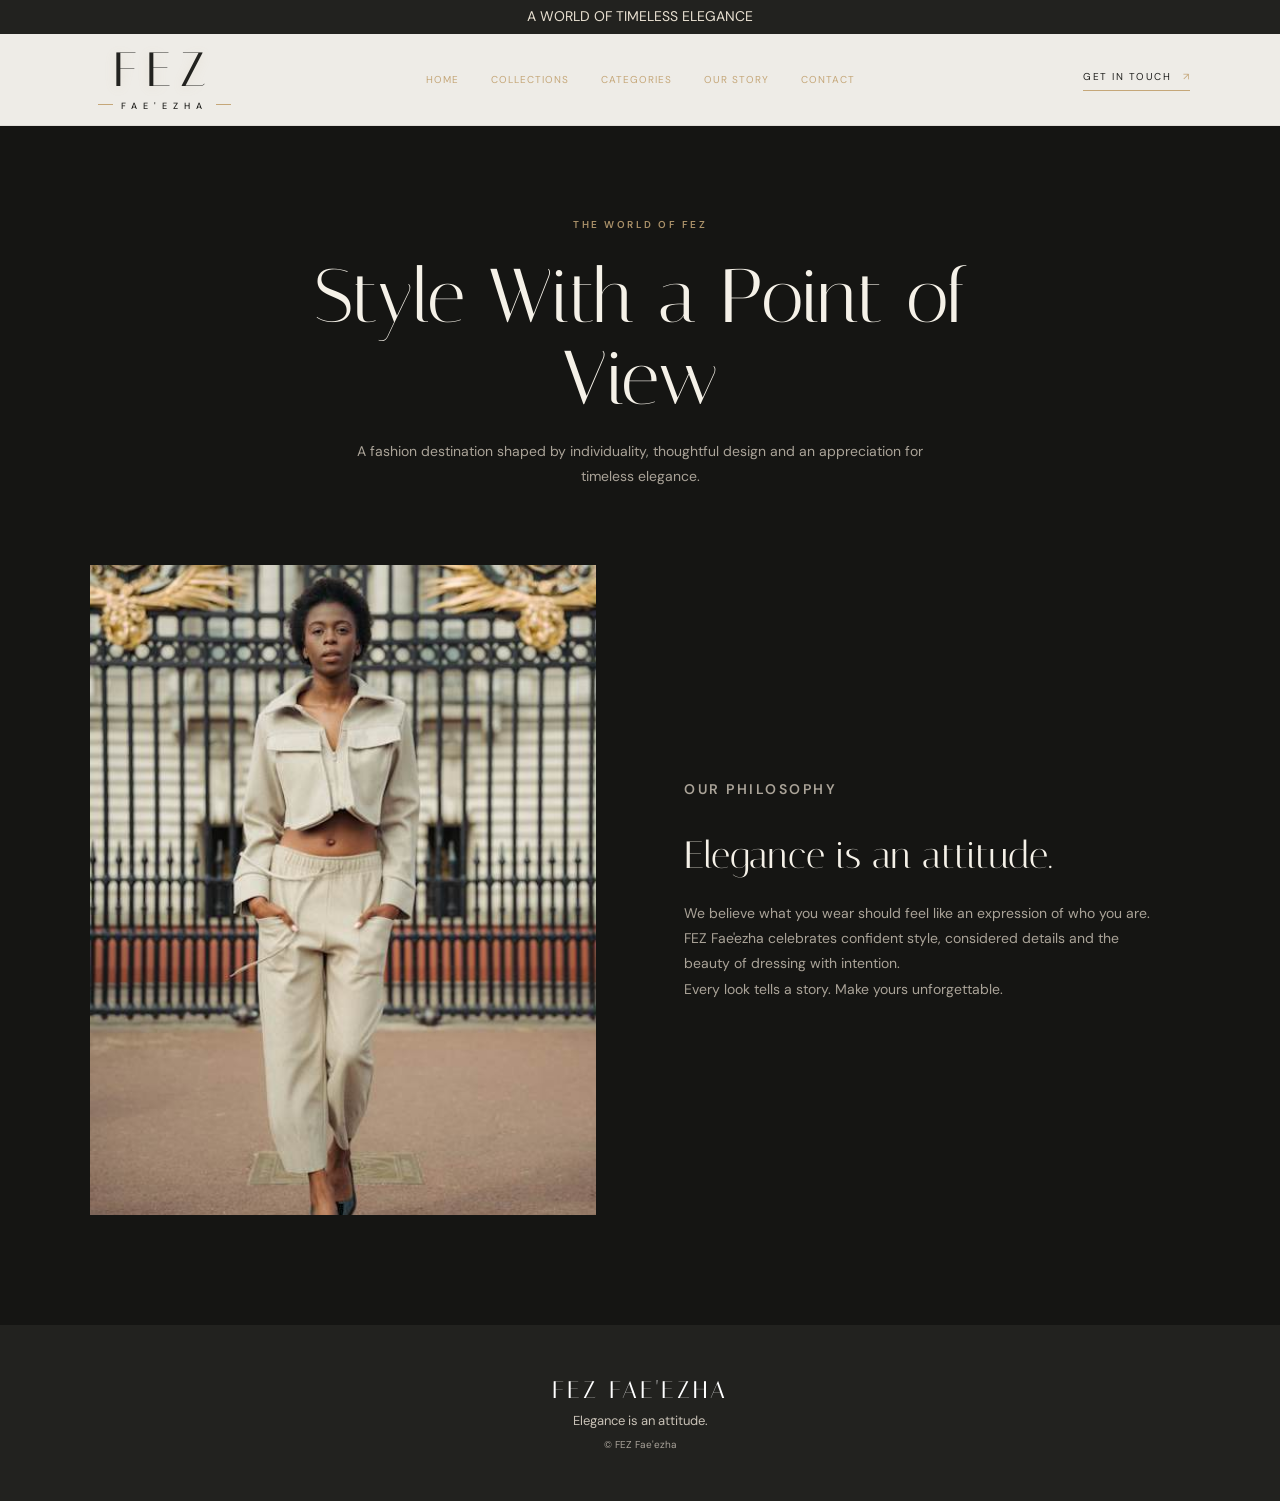
==== about.html @ 5f5702e5 "Initial FEZ fashion website" ====
<!DOCTYPE html>
<html lang="en">
<head>
    <meta charset="UTF-8">
    <meta name="viewport" content="width=device-width, initial-scale=1.0">
    <link rel="icon" type="image/jpeg" href="assets/brand/fez-logo.jpg">
    <title>Our Story | FEZ Fae'ezha</title>
    <link href="https://fonts.googleapis.com/css2?family=DM+Sans:wght@400;500;600&family=Italiana&display=swap" rel="stylesheet">
    <link rel="stylesheet" href="css/style.css?v=3">
</head>
<body>
    <div class="announcement-bar">A WORLD OF TIMELESS ELEGANCE</div>
    <header class="header" id="header">
    <div class="header-inner">
        <button class="menu-toggle" id="menuToggle" aria-label="Open navigation" aria-expanded="false">
            <span></span><span></span>
        </button>
        <a href="index.html" class="brand">
            <span class="brand-name">FEZ</span>
            <span class="brand-subtitle">FAE'EZHA</span>
        </a>
        <nav class="navigation" id="navigation">
            <a href="index.html">Home</a>
            <a href="collections.html">Collections</a>
            <a href="categories.html">Categories</a>
            <a href="about.html">Our Story</a>
            <a href="contact.html">Contact</a>
        </nav>
        <a href="contact.html" class="header-cta">GET IN TOUCH <span>↗</span></a>
    </div>
</header>
    <main class="inner-page">
        <section class="page-heading">
            <p class="eyebrow">THE WORLD OF FEZ</p>
            <h1>Style With a Point of View</h1>
            <p>A fashion destination shaped by individuality, thoughtful design and an appreciation for timeless elegance.</p>
        </section>
        <section class="story-layout">
            <img src="assets/hero/editorial-image.jpg" alt="Fashion editorial">
            <div>
                <p class="eyebrow">OUR PHILOSOPHY</p>
                <h2>Elegance is an attitude.</h2>
                <p>We believe what you wear should feel like an expression of who you are. FEZ Fae'ezha celebrates confident style, considered details and the beauty of dressing with intention.</p>
                <p>Every look tells a story. Make yours unforgettable.</p>
            </div>
        </section>
    </main>
    <footer class="page-footer"><a href="index.html">FEZ FAE'EZHA</a><p>Elegance is an attitude.</p><small>© <span class="year"></span> FEZ Fae'ezha</small></footer>
    <script src="js/main.js"></script>
</body>
</html>
---- css/style.css ----
/* =========================================
   FEZ FAE'EZHA — LUXURY FASHION HOUSE
   ========================================= */

:root {
    --ivory: #151513;
    --cream: #20201d;
    --white: #f5f1e8;
    --black: #22221f;
    --charcoal: #0d0d0c;
    --gold: #c5a779;
    --muted: #aaa398;
    --border: #39362f;

    --heading: 'Italiana', Georgia, serif;
    --body: 'DM Sans', sans-serif;

    --container: 1440px;
    --padding: clamp(24px, 7vw, 110px);
}

* {
    margin: 0;
    padding: 0;
    box-sizing: border-box;
}

html {
    scroll-behavior: smooth;
    scroll-padding-top: 100px;
}

body {
    background: var(--ivory);
    color: var(--white);
    font-family: var(--body);
    font-size: 14px;
    line-height: 1.7;
    overflow-x: hidden;
}

a {
    color: inherit;
    text-decoration: none;
}

button {
    font: inherit;
}

img {
    display: block;
    width: 100%;
    height: 100%;
    object-fit: cover;
}

::selection {
    background: var(--gold);
    color: white;
}


/* =========================================
   ANNOUNCEMENT BAR
   ========================================= */

.announcement-bar {
    height: 34px;
    display: flex;
    align-items: center;
    justify-content: center;
    background: var(--black);
    color: #e8e0d1;
    text-align: center;
    padding: 0 15px;
}

.announcement-bar p {
    font-size: 9px;
    letter-spacing: 2.5px;
    font-weight: 500;
}


/* =========================================
   HEADER
   ========================================= */

.header {
    position: sticky;
    top: 0;
    z-index: 1000;
    color: #22221f;
    background: rgba(248, 246, 241, 0.96);
    backdrop-filter: blur(15px);
    border-bottom: 1px solid rgba(0, 0, 0, 0.06);
}

.header .brand,
.header .brand-name,
.header .brand-subtitle,
.header .header-cta {
    color: #22221f;
}

.header .navigation a {
    color: var(--gold);
}

.header-inner {
    max-width: var(--container);
    min-height: 91px;
    margin: auto;
    padding: 0 var(--padding);
    display: grid;
    grid-template-columns: 1fr auto 1fr;
    align-items: center;
}

.brand {
    display: flex;
    flex-direction: column;
    width: fit-content;
    line-height: 1;
    align-items: center;
}


.brand-name {
    font-family: var(--heading);
    font-size: 48px;
    font-weight: 400;
    letter-spacing: 9px;
    line-height: 0.9;
    color: var(--gold);
    text-shadow: 0 2px 12px rgba(197, 167, 121, 0.16);
}

.brand-subtitle {
    font-family: var(--body);
    font-size: 9px;
    font-weight: 500;
    letter-spacing: 6px;
    margin-top: 10px;
    color: var(--gold);
    position: relative;
}

.brand-subtitle::before,
.brand-subtitle::after {
    content: "";
    display: inline-block;
    width: 15px;
    height: 1px;
    background: var(--gold);
    vertical-align: middle;
    margin: 0 8px 3px;
}

.navigation {
    display: flex;
    align-items: center;
    gap: clamp(18px, 2.5vw, 38px);
}

.navigation a {
    font-size: 10px;
    letter-spacing: 1px;
    text-transform: uppercase;
    position: relative;
    transition: color 0.3s ease;
}

.navigation a::after {
    content: "";
    position: absolute;
    width: 0;
    height: 1px;
    left: 0;
    bottom: -7px;
    background: var(--gold);
    transition: width 0.3s ease;
}

.navigation a:hover {
    color: var(--gold);
}

.navigation a:hover::after {
    width: 100%;
}

.header-cta {
    justify-self: end;
    font-size: 10px;
    letter-spacing: 1.5px;
    border-bottom: 1px solid var(--gold);
    padding-bottom: 5px;
    transition: color 0.3s;
}

.header-cta span {
    color: var(--gold);
    margin-left: 7px;
}

.header-cta:hover {
    color: var(--gold);
}

.menu-toggle {
    display: none;
}


/* =========================================
   HERO SECTION
   ========================================= */

.hero {
    height: min(850px, 85vw);
    min-height: 650px;
    position: relative;
    display: flex;
    align-items: center;
    overflow: hidden;
    background: #aaa093;
    color: white;
}

.hero-image,
.hero-overlay {
    position: absolute;
    inset: 0;
}

.hero-image img {
    object-fit: cover;
    object-position: center 35%;
}

.hero-overlay {
    background:
        linear-gradient(
            90deg,
            rgba(24, 22, 19, 0.72) 0%,
            rgba(24, 22, 19, 0.42) 48%,
            rgba(24, 22, 19, 0.05) 100%
        );
}

.hero-content {
    position: relative;
    z-index: 2;
    max-width: 760px;
    padding-left: var(--padding);
    padding-top: 10px;
    animation: heroReveal 1s ease both;
}

.eyebrow {
    display: block;
    font-size: 9px;
    font-weight: 600;
    letter-spacing: 3px;
    color: var(--gold);
    margin-bottom: 22px;
}

.hero .eyebrow {
    color: #e4d4b8;
}

.hero h1 {
    font-family: var(--heading);
    font-size: clamp(65px, 8.5vw, 118px);
    line-height: 0.98;
    font-weight: 400;
    letter-spacing: -2px;
}

.hero h1 em,
h2 em {
    font-weight: 400;
    color: var(--gold);
}

.hero-content > p {
    max-width: 430px;
    margin-top: 28px;
    font-size: 13px;
    color: rgba(255, 255, 255, 0.82);
    line-height: 2;
}

.hero-actions {
    display: flex;
    align-items: center;
    gap: 35px;
    margin-top: 38px;
}

.button {
    min-height: 52px;
    padding: 0 25px;
    display: inline-flex;
    align-items: center;
    justify-content: center;
    gap: 22px;
    font-size: 9px;
    font-weight: 600;
    letter-spacing: 1.5px;
    transition: all 0.3s ease;
}

.button span {
    font-size: 15px;
}

.button-light {
    background: var(--cream);
    color: var(--white);
}

.button-light:hover {
    background: var(--gold);
    color: white;
}

.button-dark {
    background: var(--black);
    color: white;
}

.button-dark:hover {
    background: var(--gold);
}

.text-link {
    font-size: 9px;
    letter-spacing: 1.5px;
    font-weight: 600;
    position: relative;
}

.text-link::after {
    content: "";
    display: block;
    width: 100%;
    height: 1px;
    background: var(--gold);
    margin-top: 6px;
    transition: width 0.3s;
}

.text-link:hover::after {
    width: 45%;
}

.hero-bottom {
    position: absolute;
    z-index: 2;
    bottom: 30px;
    left: var(--padding);
    right: var(--padding);
    display: flex;
    justify-content: space-between;
    font-size: 8px;
    letter-spacing: 2px;
    color: rgba(255, 255, 255, 0.8);
}


/* =========================================
   BRAND INTRODUCTION
   ========================================= */

.section-padding {
    padding-left: var(--padding);
    padding-right: var(--padding);
}

.brand-intro {
    max-width: 1050px;
    margin: auto;
    padding-top: 125px;
    padding-bottom: 125px;
    text-align: center;
}

.brand-intro h2 {
    font-family: var(--heading);
    font-weight: 400;
    font-size: clamp(38px, 5vw, 65px);
    line-height: 1.25;
}

.brand-intro h2 em {
    display: block;
}

.brand-intro > p {
    max-width: 550px;
    margin: 28px auto 0;
    font-size: 12px;
    color: var(--muted);
    line-height: 2.1;
}


/* =========================================
   SECTION HEADINGS
   ========================================= */

.section-heading {
    display: flex;
    align-items: end;
    justify-content: space-between;
    gap: 30px;
    margin-bottom: 42px;
}

.section-heading h2,
.custom-content h2,
.statement-content h2,
.about-section h2,
.testimonials h2,
.contact-section h2 {
    font-family: var(--heading);
    font-size: clamp(42px, 5vw, 65px);
    font-weight: 400;
    line-height: 1.12;
}

.section-heading > p {
    max-width: 350px;
    font-size: 11px;
    line-height: 2;
    color: var(--muted);
}


/* =========================================
   CATEGORIES
   ========================================= */

.categories {
    padding-top: 30px;
    padding-bottom: 120px;
}

.category-grid {
    display: grid;
    grid-template-columns: repeat(3, 1fr);
    gap: 18px;
}

.category-card {
    display: block;
    overflow: hidden;
}

.category-image {
    height: clamp(280px, 39vw, 490px);
    background: #20201d;
    overflow: hidden;
}

.category-image img {
    transition: transform 0.8s cubic-bezier(.2,.7,.2,1);
}

.category-card:hover .category-image img {
    transform: scale(1.045);
}

.category-info {
    padding: 17px 0;
    display: grid;
    grid-template-columns: 30px 1fr auto;
    align-items: center;
    border-bottom: 1px solid var(--border);
}

.category-info > span:first-child {
    font-size: 9px;
    color: var(--gold);
}

.category-info h3 {
    font-family: var(--heading);
    font-size: 23px;
    font-weight: 400;
}

.category-arrow {
    font-size: 17px;
    transition: transform 0.3s;
}

.category-card:hover .category-arrow {
    transform: translate(4px, -4px);
    color: var(--gold);
}


/* =========================================
   FEATURED COLLECTIONS
   ========================================= */

.collections {
    padding-top: 100px;
    padding-bottom: 125px;
    background: #151513;
}

.collection-grid {
    display: grid;
    grid-template-columns: repeat(3, 1fr);
    gap: 22px;
}

.collection-image {
    height: clamp(300px, 43vw, 520px);
    background: #ded8cd;
    position: relative;
    overflow: hidden;
}

.collection-image img {
    transition: transform 0.8s ease;
}

.collection-card:hover .collection-image img {
    transform: scale(1.04);
}

.collection-number {
    position: absolute;
    top: 15px;
    left: 17px;
    font-size: 10px;
    color: white;
    letter-spacing: 2px;
    text-shadow: 0 1px 5px rgba(0,0,0,.3);
}

.collection-details {
    display: flex;
    flex-direction: column;
    gap: 10px;
    padding: 19px 0;
    border-bottom: 1px solid var(--border);
}

.collection-meta {
    display: flex;
    justify-content: space-between;
    align-items: center;
    gap: 12px;
    width: 100%;
}

.collection-meta span {
    font-size: 10px;
    letter-spacing: 1.5px;
    color: var(--gold);
}

.collection-meta .collection-price {
    font-size: 11px;
    white-space: nowrap;
    text-align: right;
}

.collection-details p {
    margin: 0;
    color: var(--muted);
    font-size: 13px;
    line-height: 1.7;
}


/* =========================================
   STATEMENT SECTION
   ========================================= */

.statement-section {
    display: grid;
    grid-template-columns: 1.05fr 0.95fr;
    min-height: 650px;
    background: #20201d;
}

.statement-image {
    min-height: 600px;
    background: #292720;
    overflow: hidden;
}

.statement-content {
    padding: 90px clamp(35px, 7vw, 115px);
    display: flex;
    flex-direction: column;
    justify-content: center;
    align-items: flex-start;
}

.statement-content h2 {
    margin-bottom: 28px;
}

.statement-content > p,
.custom-content > p {
    max-width: 420px;
    color: var(--muted);
    font-size: 12px;
    line-height: 2.1;
    margin-bottom: 32px;
}


/* =========================================
   CUSTOM DESIGN
   ========================================= */

.custom-design {
    display: grid;
    grid-template-columns: 1fr 1fr;
    gap: 80px;
    align-items: center;
    padding-top: 130px;
    padding-bottom: 130px;
}

.custom-content {
    max-width: 490px;
}

.custom-content h2 {
    margin-bottom: 25px;
}

.custom-image {
    height: 550px;
    background: #20201d;
    overflow: hidden;
}

.custom-image img {
    transition: transform 0.8s ease;
}

.custom-image:hover img {
    transform: scale(1.035);
}


/* =========================================
   ABOUT SECTION
   ========================================= */

.about-section {
    padding-top: 120px;
    padding-bottom: 120px;
    background: var(--black);
    color: white;
    text-align: center;
}

.about-section h2 {
    font-size: clamp(43px, 6vw, 75px);
}

.about-section > p {
    max-width: 600px;
    margin: 30px auto;
    color: #bcb9b0;
    font-size: 12px;
    line-height: 2.1;
}

.about-section .text-link {
    display: inline-block;
    margin-top: 12px;
}


/* =========================================
   GALLERY
   ========================================= */

.gallery-section {
    padding-top: 120px;
    padding-bottom: 120px;
}

.gallery-grid {
    display: grid;
    grid-template-columns: 1.3fr 1fr 1fr;
    grid-auto-rows: 260px;
    gap: 15px;
}

.gallery-item {
    background: #20201d;
    overflow: hidden;
}

.gallery-item img {
    transition: transform 0.7s ease;
}

.gallery-item:hover img {
    transform: scale(1.04);
}

.gallery-large {
    grid-row: span 2;
}


/* =========================================
   TESTIMONIALS
   ========================================= */

.testimonials {
    padding-top: 100px;
    padding-bottom: 110px;
    text-align: center;
    background: #151513;
}

.testimonials h2 {
    font-size: clamp(42px, 5vw, 60px);
}

.testimonial-content {
    max-width: 680px;
    margin: 45px auto 0;
}

.quote-mark {
    font-family: var(--heading);
    font-size: 85px;
    line-height: 0.8;
    color: var(--gold);
}

.testimonial-content p {
    font-family: var(--heading);
    font-size: clamp(24px, 3vw, 36px);
    line-height: 1.5;
    margin: 20px 0 30px;
}

.testimonial-author {
    font-size: 9px;
    letter-spacing: 2px;
    color: var(--gold);
}


/* =========================================
   CONTACT
   ========================================= */

.contact-section {
    padding: 115px 25px;
    text-align: center;
    background: #39362f;
    color: white;
}

.contact-section h2 {
    font-size: clamp(48px, 6vw, 76px);
}

.contact-section > p {
    max-width: 460px;
    margin: 25px auto 32px;
    color: #c5c0b5;
    font-size: 12px;
    line-height: 2;
}

.contact-section .eyebrow {
    color: #c2a982;
}


/* =========================================
   FOOTER
   ========================================= */

.footer {
    padding: 75px var(--padding) 0;
    background: #22221f;
    color: white;
}

.footer-main {
    max-width: var(--container);
    margin: auto;
    display: grid;
    grid-template-columns: 2fr 1fr 1fr 1fr;
    gap: 40px;
    padding-bottom: 65px;
}

.footer-brand .brand {
    align-items: flex-start;
}

.footer-logo .brand-name {
    font-size: 42px;
}

.footer-logo .brand-subtitle {
    margin-top: 5px;
}

.footer-brand > p {
    color: #aaa59a;
    font-family: var(--heading);
    font-size: 19px;
    margin-top: 20px;
}

.footer-column {
    display: flex;
    flex-direction: column;
    gap: 13px;
}

.footer-column h4 {
    font-size: 9px;
    letter-spacing: 2px;
    color: var(--gold);
    margin-bottom: 12px;
}

.footer-column a {
    font-size: 11px;
    color: #aaa59a;
    transition: color 0.3s;
}

.footer-column a:hover {
    color: white;
}

.footer-bottom {
    max-width: var(--container);
    margin: auto;
    border-top: 1px solid #46443e;
    min-height: 65px;
    display: flex;
    justify-content: space-between;
    align-items: center;
    gap: 15px;
    font-size: 8px;
    letter-spacing: 1.5px;
    color: #aaa59a;
}


/* =========================================
   ANIMATIONS
   ========================================= */

@keyframes heroReveal {
    from {
        opacity: 0;
        transform: translateY(25px);
    }

    to {
        opacity: 1;
        transform: translateY(0);
    }
}


/* =========================================
   TABLET RESPONSIVENESS
   ========================================= */

@media (max-width: 1000px) {

    :root {
        --padding: 40px;
    }

    .header-inner {
        grid-template-columns: 1fr auto 1fr;
    }

    .navigation {
        gap: 16px;
    }

    .navigation a {
        font-size: 9px;
    }

    .header-cta {
        font-size: 9px;
    }

    .statement-content {
        padding: 65px 40px;
    }

    .custom-design {
        gap: 40px;
    }

    .gallery-grid {
        grid-auto-rows: 220px;
    }

    .footer-main {
        grid-template-columns: 1.5fr 1fr 1fr 1fr;
        gap: 25px;
    }
}


/* =========================================
   MOBILE RESPONSIVENESS
   ========================================= */

@media (max-width: 760px) {

    :root {
        --padding: 23px;
    }

    .announcement-bar {
        height: 30px;
    }

    .announcement-bar p {
        font-size: 8px;
        letter-spacing: 1.5px;
    }

    .header-inner {
        min-height: 76px;
        grid-template-columns: 40px 1fr 40px;
    }

    .brand {
        justify-self: center;
    }

    .brand-name {
        font-size: 32px;
    }

    .brand-subtitle {
        font-size: 7px;
        letter-spacing: 4px;
    }

    .menu-toggle {
        display: flex;
        flex-direction: column;
        gap: 6px;
        width: 28px;
        height: 30px;
        align-items: flex-start;
        justify-content: center;
        background: transparent;
        border: 0;
        cursor: pointer;
    }

    .menu-toggle span {
        width: 23px;
        height: 1px;
        background: var(--gold);
        transition: transform 0.3s;
    }

    .menu-toggle.active span:first-child {
        transform: translateY(3.5px) rotate(45deg);
    }

    .menu-toggle.active span:last-child {
        transform: translateY(-3.5px) rotate(-45deg);
    }

    .header-cta {
        display: none;
    }

    .navigation {
        position: absolute;
        top: 100%;
        left: 0;
        width: 100%;
        background: var(--ivory);
        padding: 0 25px;
        display: flex;
        flex-direction: column;
        align-items: flex-start;
        gap: 0;
        max-height: 0;
        overflow: hidden;
        opacity: 0;
        visibility: hidden;
        transition: max-height 0.4s ease, opacity 0.3s ease;
        border-bottom: 1px solid transparent;
    }

    .navigation.open {
        max-height: 380px;
        padding-top: 15px;
        padding-bottom: 20px;
        opacity: 1;
        visibility: visible;
        border-bottom-color: var(--border);
    }

    .navigation a {
        width: 100%;
        padding: 14px 0;
        border-bottom: 1px solid var(--border);
        font-size: 10px;
    }

    .navigation a::after {
        display: none;
    }


    /* Hero */

    .hero {
        height: 690px;
        min-height: 590px;
        max-height: 85svh;
        align-items: flex-end;
        padding-bottom: 105px;
    }

    .hero-image img {
        object-fit: cover;
        object-position: 58% center;
    }

    .hero-overlay {
        background:
            linear-gradient(
                0deg,
                rgba(20, 19, 17, 0.88) 0%,
                rgba(20, 19, 17, 0.53) 48%,
                rgba(20, 19, 17, 0.08) 100%
            );
    }

    .hero-content {
        padding: 0 var(--padding);
    }

    .hero h1 {
        font-size: clamp(65px, 15vw, 94px);
    }

    .hero-content > p {
        font-size: 12px;
        max-width: 350px;
        margin-top: 20px;
    }

    .hero-actions {
        flex-wrap: wrap;
        gap: 23px;
        margin-top: 28px;
    }

    .button {
        min-height: 48px;
        padding: 0 17px;
        font-size: 8px;
    }

    .hero-bottom {
        bottom: 22px;
        font-size: 7px;
        letter-spacing: 1px;
    }

    .hero-bottom span:last-child {
        text-align: right;
    }


    /* Brand intro */

    .brand-intro {
        padding-top: 85px;
        padding-bottom: 85px;
    }

    .brand-intro h2 {
        font-size: 43px;
    }

    .brand-intro > p {
        font-size: 11px;
    }


    /* Section headings */

    .section-heading {
        flex-direction: column;
        align-items: flex-start;
        gap: 18px;
        margin-bottom: 30px;
    }

    .section-heading h2,
    .custom-content h2,
    .statement-content h2 {
        font-size: 45px;
    }


    /* Categories */

    .categories {
        padding-top: 20px;
        padding-bottom: 80px;
    }

    .category-grid {
        grid-template-columns: 1fr;
        gap: 30px;
    }

    .category-image {
        height: 440px;
    }

    .category-info h3 {
        font-size: 25px;
    }


    /* Collections */

    .collections {
        padding-top: 80px;
        padding-bottom: 85px;
    }

    .collection-grid {
        grid-template-columns: 1fr;
        gap: 35px;
    }

    .collection-image {
        height: 490px;
    }

    .collection-details h3 {
        font-size: 23px;
    }


    /* Statement */

    .statement-section {
        grid-template-columns: 1fr;
    }

    .statement-image {
        min-height: 470px;
        height: 470px;
    }

    .statement-content {
        padding: 75px var(--padding);
    }

    .statement-content > p,
    .custom-content > p {
        font-size: 11px;
    }


    /* Custom design */

    .custom-design {
        grid-template-columns: 1fr;
        gap: 40px;
        padding-top: 85px;
        padding-bottom: 85px;
    }

    .custom-image{
        height: 440px;
        grid-row: 1;
    }


    /* About */

    .about-section {
        padding-top: 85px;
        padding-bottom: 85px;
    }

    .about-section h2 {
        font-size: 47px;
    }


    /* Gallery */

    .gallery-section {
        padding-top: 85px;
        padding-bottom: 85px;
    }

    .gallery-grid {
        grid-template-columns: 1fr 1fr;
        grid-auto-rows: 220px;
        gap: 10px;
    }

    .gallery-item.gallery-large {
        grid-row: span 1;
    }

    .gallery-large {
        grid-column: span 2;
        grid-row: auto;
    }


    /* Testimonials */

    .testimonials {
        padding-top: 80px;
        padding-bottom: 85px;
    }

    .testimonials h2 {
        font-size: 43px;
    }

    .testimonial-content {
        margin-top: 35px;
    }

    .testimonial-content p {
        font-size: 27px;
    }


    /* Contact */

    .contact-section {
        padding: 85px 23px;
    }

    .contact-section h2 {
        font-size: 53px;
    }


    /* Footer */

    .footer {
        padding-top: 65px;
    }

    .footer-main {
        grid-template-columns: 1fr 1fr;
        gap: 45px 25px;
    }

    .footer-brand {
        grid-column: span 2;
    }

    .footer-bottom {
        padding: 18px 0;
        flex-direction: column;
        align-items: flex-start;
        justify-content: center;
        gap: 7px;
        font-size: 7px;
    }
}


/* =========================================
   SMALL MOBILE
   ========================================= */

@media (max-width: 390px) {

    .hero h1 {
        font-size: 61px;
    }

    .hero-actions {
        gap: 18px;
    }

    .hero-actions .button {
        padding: 0 12px;
    }

    .category-image {
        height: 360px;
    }

    .collection-image {
        height: 400px;
    }

    .statement-image,
    .custom-image {
        height: 360px;
        min-height: 360px;
    }

    .contact-section h2 {
        font-size: 45px;
    }
}


/* =========================================
   ACCESSIBILITY
   ========================================= */

@media (prefers-reduced-motion: reduce) {
    *,
    *::before,
    *::after {
        scroll-behavior: auto !important;
        animation-duration: 0.01ms !important;
        transition-duration: 0.01ms !important;
    }
}

/* Header scroll state */

.header.scrolled {
    box-shadow: 0 5px 25px rgba(0, 0, 0, 0.06);
}


/* Multi-page layouts */
.inner-page{min-height:70vh;padding:90px 7% 110px}
.page-heading{max-width:760px;margin:0 auto 75px;text-align:center}
.page-heading h1{font-family:'Italiana',serif;font-size:clamp(42px,6vw,76px);font-weight:400;line-height:1.08;margin:16px 0 20px}
.page-heading>p:last-child{max-width:570px;margin:0 auto;line-height:1.8;color:#aaa398}
.eyebrow,.page-card span{font-size:10px;letter-spacing:2.5px;color:#aa9169}
.page-grid{display:grid;grid-template-columns:repeat(3,minmax(0,1fr));gap:28px;max-width:1400px;margin:auto}
.page-card img{display:block;width:100%;aspect-ratio:3/4;object-fit:cover;background:#eeeae1}
.page-card div{padding:22px 2px 30px;min-width:0}
.page-card p{margin:10px 0;line-height:1.8}
.page-card h2,.story-layout h2,.contact-panel h2{font-family:'Italiana',serif;font-weight:400;font-size:clamp(27px,3vw,38px);margin:12px 0}
.page-card p,.story-layout p,.contact-panel p{color:#aaa398;line-height:1.8;font-size:14px}
.story-layout{display:grid;grid-template-columns:1fr 1fr;gap:8%;align-items:center;max-width:1150px;margin:auto}
.story-layout img{width:100%;max-height:650px;object-fit:cover;background:#eeeae1}
.story-layout>div{max-width:470px}
.contact-panel{max-width:680px;margin:0 auto;padding:65px 30px;text-align:center;background:#eeeae1}
.contact-button{display:inline-block;margin-top:25px;padding:15px 28px;background:#22221f;color:#fff;text-decoration:none;font-size:11px;letter-spacing:1.5px;text-transform:uppercase}
.page-footer{padding:45px 20px;text-align:center;background:#22221f;color:#fff}
.page-footer>a{color:#fff;text-decoration:none;letter-spacing:3px;font-family:'Italiana',serif;font-size:24px}
.page-footer p{color:#c9c2b7;font-size:13px}
.page-footer small{color:#a9a39a;font-size:10px}
@media(max-width:760px){
.inner-page{padding:65px 6% 75px}
.page-heading{margin-bottom:45px}
.page-grid{grid-template-columns:1fr;gap:15px}
.page-card img{aspect-ratio:4/5}
.story-layout{grid-template-columns:1fr;gap:35px}
.story-layout img{max-height:480px}
.contact-panel{padding:45px 22px}
}

/* Category sample sections */
.sample-section {
    display: flow-root;
    width: 100%;
    max-width: 1400px;
    margin: 0 auto;
    padding: 0 0 100px;
}

.sample-section + .sample-section {
    margin-top: 20px;
}

.sample-heading {
    position: relative;
    display: block;
    clear: both;
    margin: 0 0 35px;
    padding: 0 0 24px;
    border-bottom: 1px solid var(--border);
}

.sample-heading h2 {
    font-family: 'Italiana', serif;
    font-size: clamp(32px, 4vw, 48px);
    font-weight: 400;
    line-height: 1.2;
    margin: 12px 0;
}

.sample-heading p {
    color: var(--muted);
    font-size: 14px;
    line-height: 1.7;
}

.sample-section .page-grid {
    display: grid;
    grid-template-columns: repeat(3, minmax(0, 1fr));
    align-items: start;
    gap: 35px 28px;
    max-width: none;
}

.sample-section .page-card {
    display: flex;
    flex-direction: column;
    min-width: 0;
    height: 100%;
    overflow: visible;
}

.sample-section .page-card img {
    display: block;
    width: 100%;
    aspect-ratio: 3 / 4;
    object-fit: cover;
    box-sizing: border-box;
}

.sample-section .page-card > div {
    display: flex;
    flex-direction: column;
    align-items: flex-start;
    position: relative;
    flex: 1;
    min-height: 170px;
    padding: 22px 2px 25px;
    box-sizing: border-box;
}

.sample-section .page-card-meta {
    display: flex;
    justify-content: space-between;
    align-items: center;
    width: 100%;
    gap: 12px;
    margin-bottom: 12px;
}

.sample-section .page-card-meta > span {
    font-size: 10px;
    letter-spacing: 1.5px;
    color: var(--gold);
}

.sample-section .page-card-meta .price-tag {
    display: block;
    width: auto;
    margin: 0;
    padding: 0;
    white-space: nowrap;
    text-align: right;
    font-size: 11px;
    font-weight: 600;
}

.sample-section .page-card p {
    margin: 0;
    line-height: 1.7;
}

@media (max-width: 760px) {
    .sample-section {
        padding-bottom: 55px;
    }

    .sample-section .page-grid {
        grid-template-columns: 1fr;
        gap: 20px;
    }

    .sample-section .page-card > div {
        min-height: 150px;
    }
}

/* Luxury editorial collections page */
.collections-page {
    background: #151513;
    color: var(--white);
}

.collections-intro {
    min-height: 440px;
    padding: 105px 8% 85px;
    text-align: center;
    display: flex;
    flex-direction: column;
    align-items: center;
    justify-content: center;
    border-bottom: 1px solid #e8e3db;
}

.collections-intro h1 {
    font-family: 'Italiana', serif;
    font-weight: 400;
    font-size: clamp(43px, 6.5vw, 82px);
    line-height: 1.08;
    margin: 25px 0;
}

.collections-intro h1 em,
.editorial-overlay h2 em,
.collections-ending h2 em {
    font-weight: 400;
}

.collections-intro > p {
    max-width: 540px;
    color: #77736d;
    font-size: 14px;
    line-height: 1.9;
}

.intro-index {
    margin-top: 35px;
    font-size: 9px;
    letter-spacing: 3px;
    color: #a28a65;
}

.editorial-collections {
    max-width: 1450px;
    margin: auto;
    padding: 100px 7%;
    display: flex;
    flex-direction: column;
    gap: 105px;
}

.editorial-card {
    width: 76%;
}

.editorial-offset {
    align-self: flex-end;
}

.editorial-image {
    position: relative;
    height: clamp(430px, 57vw, 690px);
    overflow: hidden;
    background: #ddd5ca;
}

.editorial-image img {
    width: 100%;
    height: 100%;
    object-fit: cover;
    object-position: center 30%;
    transition: transform .8s ease;
}

.editorial-card:hover .editorial-image img {
    transform: scale(1.035);
}

.editorial-number {
    position: absolute;
    top: 25px;
    left: 27px;
    color: white;
    font-size: 11px;
    letter-spacing: 2px;
}

.editorial-image::after {
    content: "";
    position: absolute;
    inset: 0;
    background: linear-gradient(
        0deg,
        rgba(15, 14, 12, .7),
        transparent 65%
    );
}

.editorial-overlay {
    position: absolute;
    z-index: 2;
    left: 7%;
    bottom: 9%;
    color: white;
}

.editorial-overlay > span {
    font-size: 9px;
    letter-spacing: 3px;
}

.editorial-overlay h2 {
    font-family: 'Italiana', serif;
    font-size: clamp(42px, 6vw, 76px);
    font-weight: 400;
    line-height: .98;
    margin: 18px 0 0;
}

.editorial-caption {
    display: flex;
    justify-content: space-between;
    align-items: center;
    gap: 20px;
    padding: 23px 2px;
    border-bottom: 1px solid #ded8cf;
}

.editorial-caption p {
    color: #77736d;
    font-size: 13px;
}

.editorial-caption a {
    color: var(--white);
    text-decoration: none;
    font-size: 9px;
    letter-spacing: 1.5px;
    white-space: nowrap;
}

.editorial-caption a:hover {
    color: #a28a65;
}

.collections-ending {
    padding: 100px 20px;
    text-align: center;
    background: #20201d;
}

.collections-ending h2 {
    font-family: 'Italiana', serif;
    font-weight: 400;
    font-size: clamp(38px, 5vw, 65px);
    margin: 22px 0;
}

.collections-ending p {
    color: #77736d;
    font-size: 14px;
    margin-bottom: 30px;
}

.collections-ending .button {
    display: inline-flex;
    text-decoration: none;
    padding: 17px 28px;
}

@media (max-width: 760px) {
    .collections-intro {
        min-height: 380px;
        padding: 75px 7%;
    }

    .editorial-collections {
        padding: 55px 6%;
        gap: 65px;
    }

    .editorial-card {
        width: 100%;
    }

    .editorial-image {
        height: 470px;
    }

    .editorial-overlay {
        left: 6%;
        bottom: 8%;
    }

    .editorial-caption {
        align-items: flex-start;
        flex-direction: column;
        gap: 8px;
    }

    .collections-ending {
        padding: 75px 20px;
    }
}

/* Product details and ordering */
.product-page{background:#151513;min-height:75vh;padding:38px 7% 100px}
.product-back{display:inline-block;margin:8px 0 35px;color:#aaa398;text-decoration:none;font-size:10px;letter-spacing:1.8px}
.product-back:hover{color:#a28a65}
.product-layout{max-width:1300px;margin:auto;display:grid;grid-template-columns:minmax(0,1.1fr) minmax(320px,.9fr);gap:clamp(40px,7vw,100px);align-items:start}
.product-photo{height:min(760px,70vw);min-height:480px;overflow:hidden;background:#20201d}
.product-photo img{width:100%;height:100%;object-fit:cover;object-position:center 30%}
.product-information{padding:30px 0}
.product-information h1{font-family:'Italiana',serif;font-size:clamp(40px,5vw,64px);font-weight:400;line-height:1.05;margin:22px 0}
.product-description{color:#aaa398;font-size:14px;line-height:1.9;max-width:470px}
.product-price{display:flex;flex-direction:column;gap:9px;margin:30px 0;padding:22px 0;border-top:1px solid #39362f;border-bottom:1px solid #39362f}
.product-price span{color:#a28a65;font-size:9px;letter-spacing:2px}
.product-price strong{font-family:'Italiana',serif;font-size:25px;font-weight:400}
.order-card{padding:30px;background:#20201d;border:1px solid #39362f}
.order-card h2{font-family:'Italiana',serif;font-size:32px;font-weight:400;margin:0 0 8px}
.order-card>p{color:#aaa398;font-size:12px;line-height:1.7;margin-bottom:25px}
.order-card label{display:block;margin:18px 0 8px;color:#d4cbbb;font-size:10px;letter-spacing:1px;text-transform:uppercase}
.order-card select,.order-card input,.order-card textarea{width:100%;padding:14px;border:1px solid #49443a;border-radius:0;background:#20201d;color:#f5f1e8;font:inherit;font-size:13px}
.order-card textarea{resize:vertical}
.order-card select:focus,.order-card input:focus,.order-card textarea:focus{outline:1px solid #a28a65;border-color:#a28a65}
.order-submit{width:100%;margin-top:24px;padding:18px 15px;border:1px solid #c5a779;background:#c5a779;color:#151513;font-size:10px;letter-spacing:1.8px;cursor:pointer;transition:background .25s}
.order-submit:hover{background:#a28a65;border-color:#a28a65}
.order-note{display:block;margin-top:15px;color:#88837a;font-size:10px;line-height:1.6;text-align:center}
.page-card img,.editorial-image img,.collection-image img,.category-card img,.gallery-item img{cursor:pointer}

@media(max-width:760px){
.product-page{padding:25px 6% 65px}
.product-back{margin-bottom:22px}
.product-layout{grid-template-columns:1fr;gap:25px}
.product-photo{height:115vw;min-height:360px;max-height:620px}
.product-information{padding:10px 0}
.order-card{padding:23px 18px}
}

/* FEZ LUXURY IMAGE FRAMES */
.page-card img,
.editorial-image,
.collection-image,
.category-image,
.gallery-item {
    border: 1px solid rgba(197, 167, 121, 0.65);
    padding: 7px;
    background: #151513;
    transition: border-color .4s ease, box-shadow .4s ease;
}

.page-card:hover img,
.editorial-card:hover .editorial-image,
.collection-card:hover .collection-image,
.category-card:hover .category-image,
.gallery-item:hover {
    border-color: #d8bb8d;
    box-shadow: 0 0 22px rgba(197, 167, 121, 0.16);
}

.page-card img,
.editorial-image img,
.collection-image img,
.category-image img,
.gallery-item img {
    transition: transform .7s ease;
}

 
/* SAMPLE PRODUCT PRICES */
.price-tag {
    display: block;
    width: fit-content;
    margin-top: 13px;
    line-height: 1.6;
    color: #c5a779;
    font-size: 11px;
    letter-spacing: 1.5px;
    font-weight: 600;
}

.product-price strong {
    color: #f5f1e8;
}

/* FEZ CATEGORY CARD TYPOGRAPHY AND LINKS */
.sample-section a.page-card {
    color: var(--white);
    text-decoration: none;
}

.sample-section .page-card h3 {
    font-family: 'Italiana', Georgia, serif;
    font-size: clamp(25px, 2.5vw, 34px);
    font-weight: 400;
    line-height: 1.2;
    margin: 12px 0;
}

.sample-section .page-card-content > span {
    display: inline-block;
    margin-top: 18px;
    font-size: 10px;
    letter-spacing: 2px;
    color: var(--gold);
}
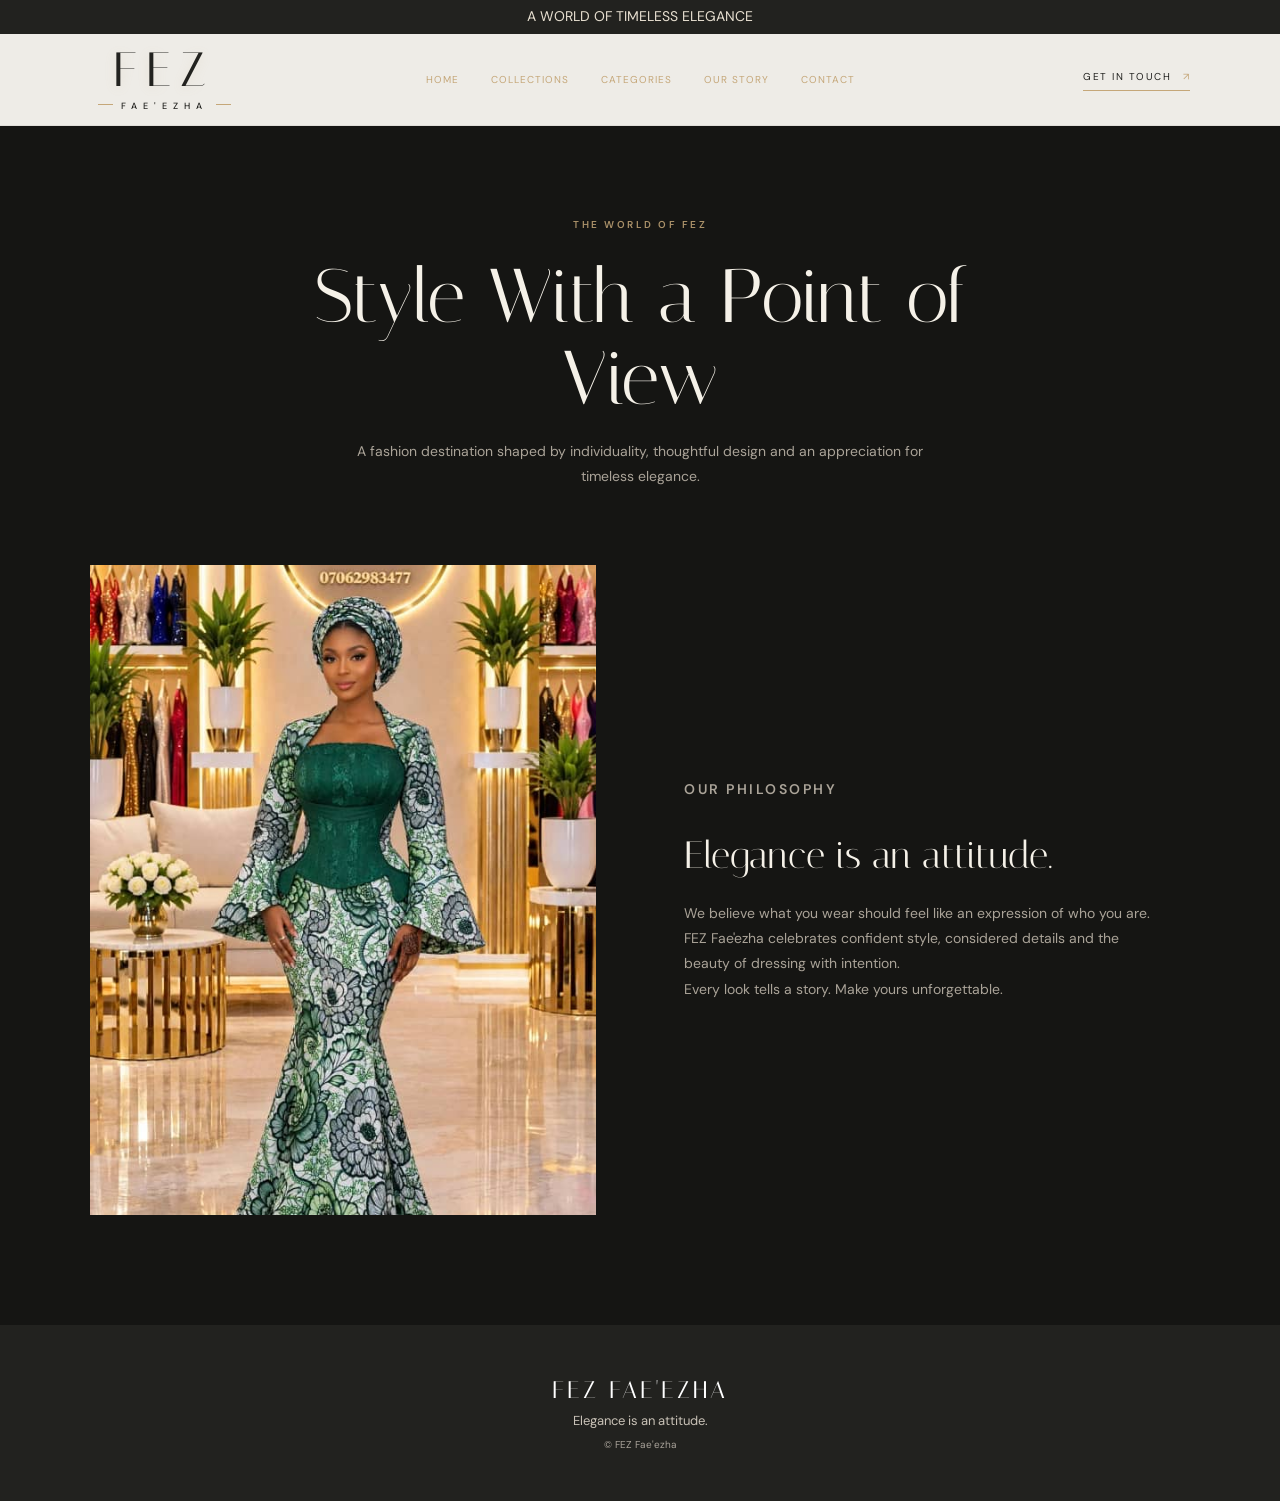
==== commit 6ed640fa: "Update FEZ website images" ====
--- a/about.html
+++ b/about.html
@@ -36,7 +36,7 @@
             <p>A fashion destination shaped by individuality, thoughtful design and an appreciation for timeless elegance.</p>
         </section>
         <section class="story-layout">
-            <img src="assets/hero/editorial-image.jpg" alt="Fashion editorial">
+            <img src="assets/gallery/custom-sample-7.jpg" alt="FEZ Fae'ezha bespoke fashion design">
             <div>
                 <p class="eyebrow">OUR PHILOSOPHY</p>
                 <h2>Elegance is an attitude.</h2>
